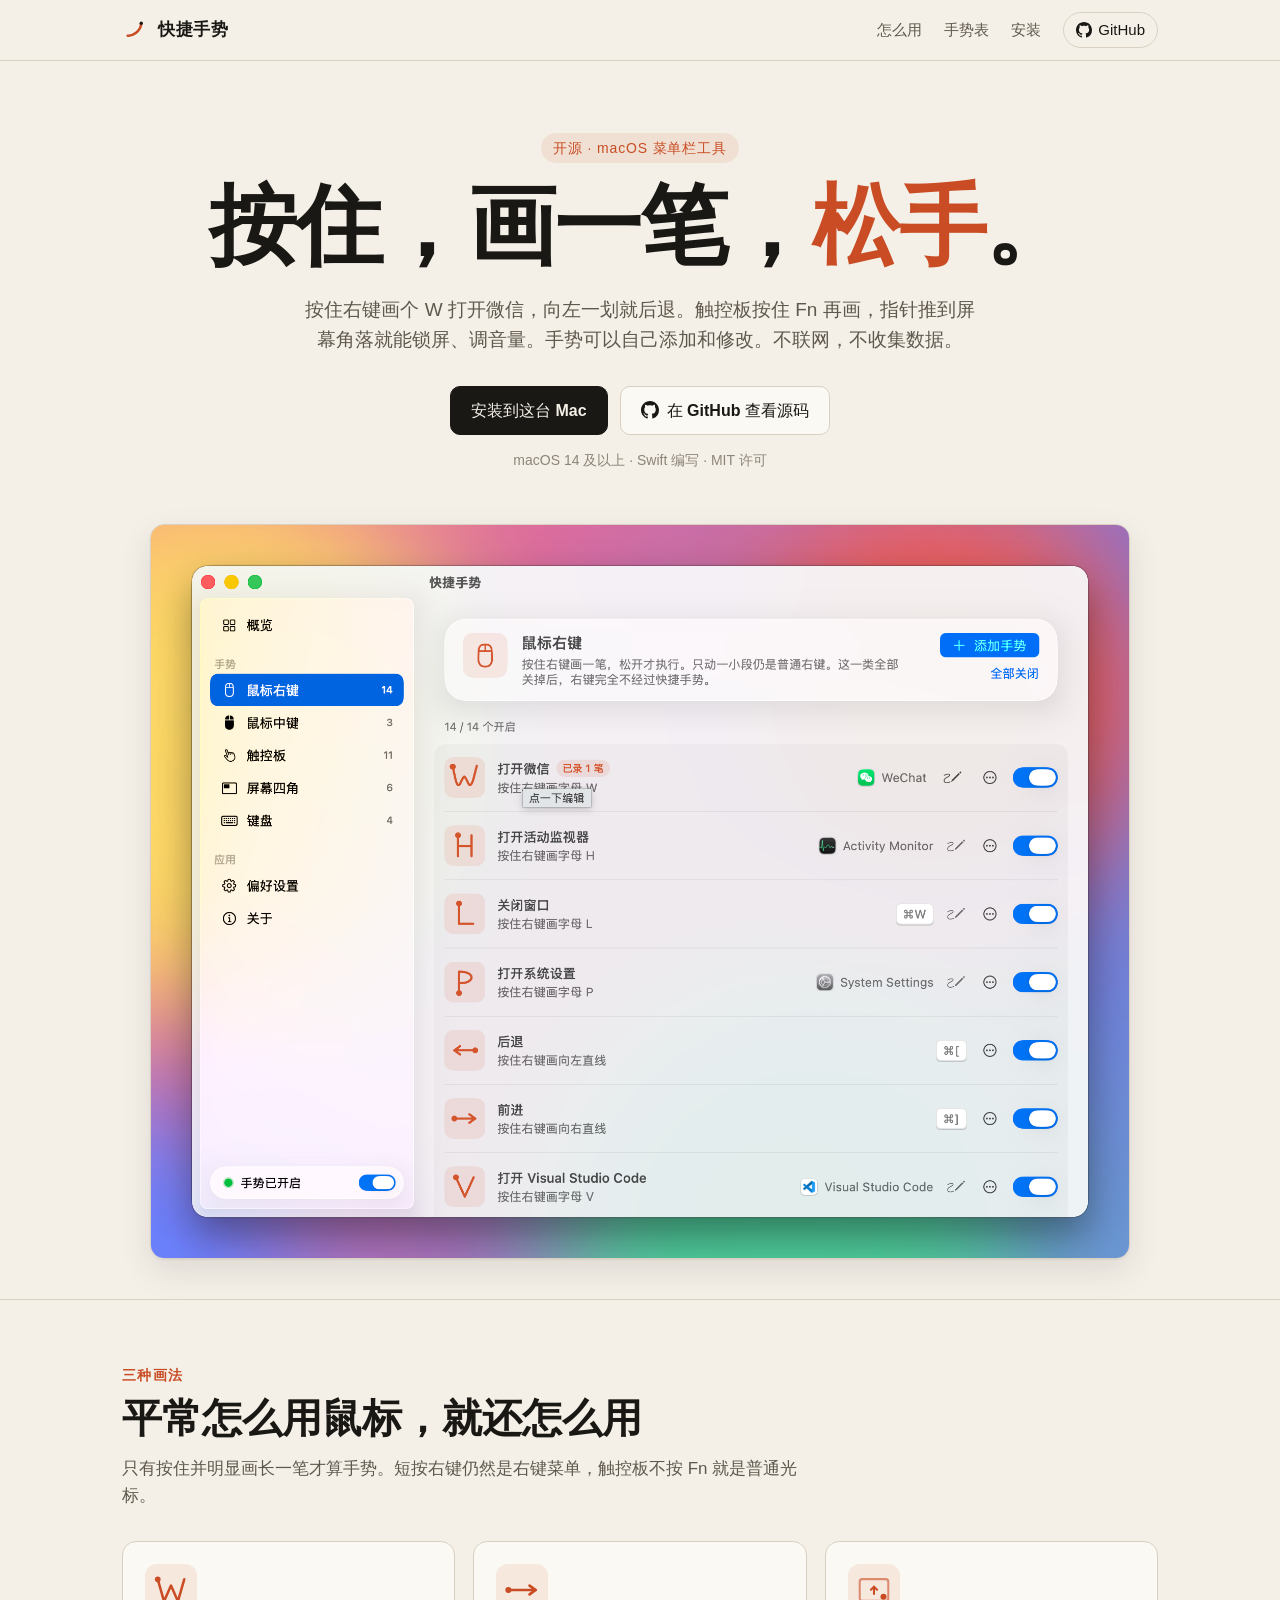
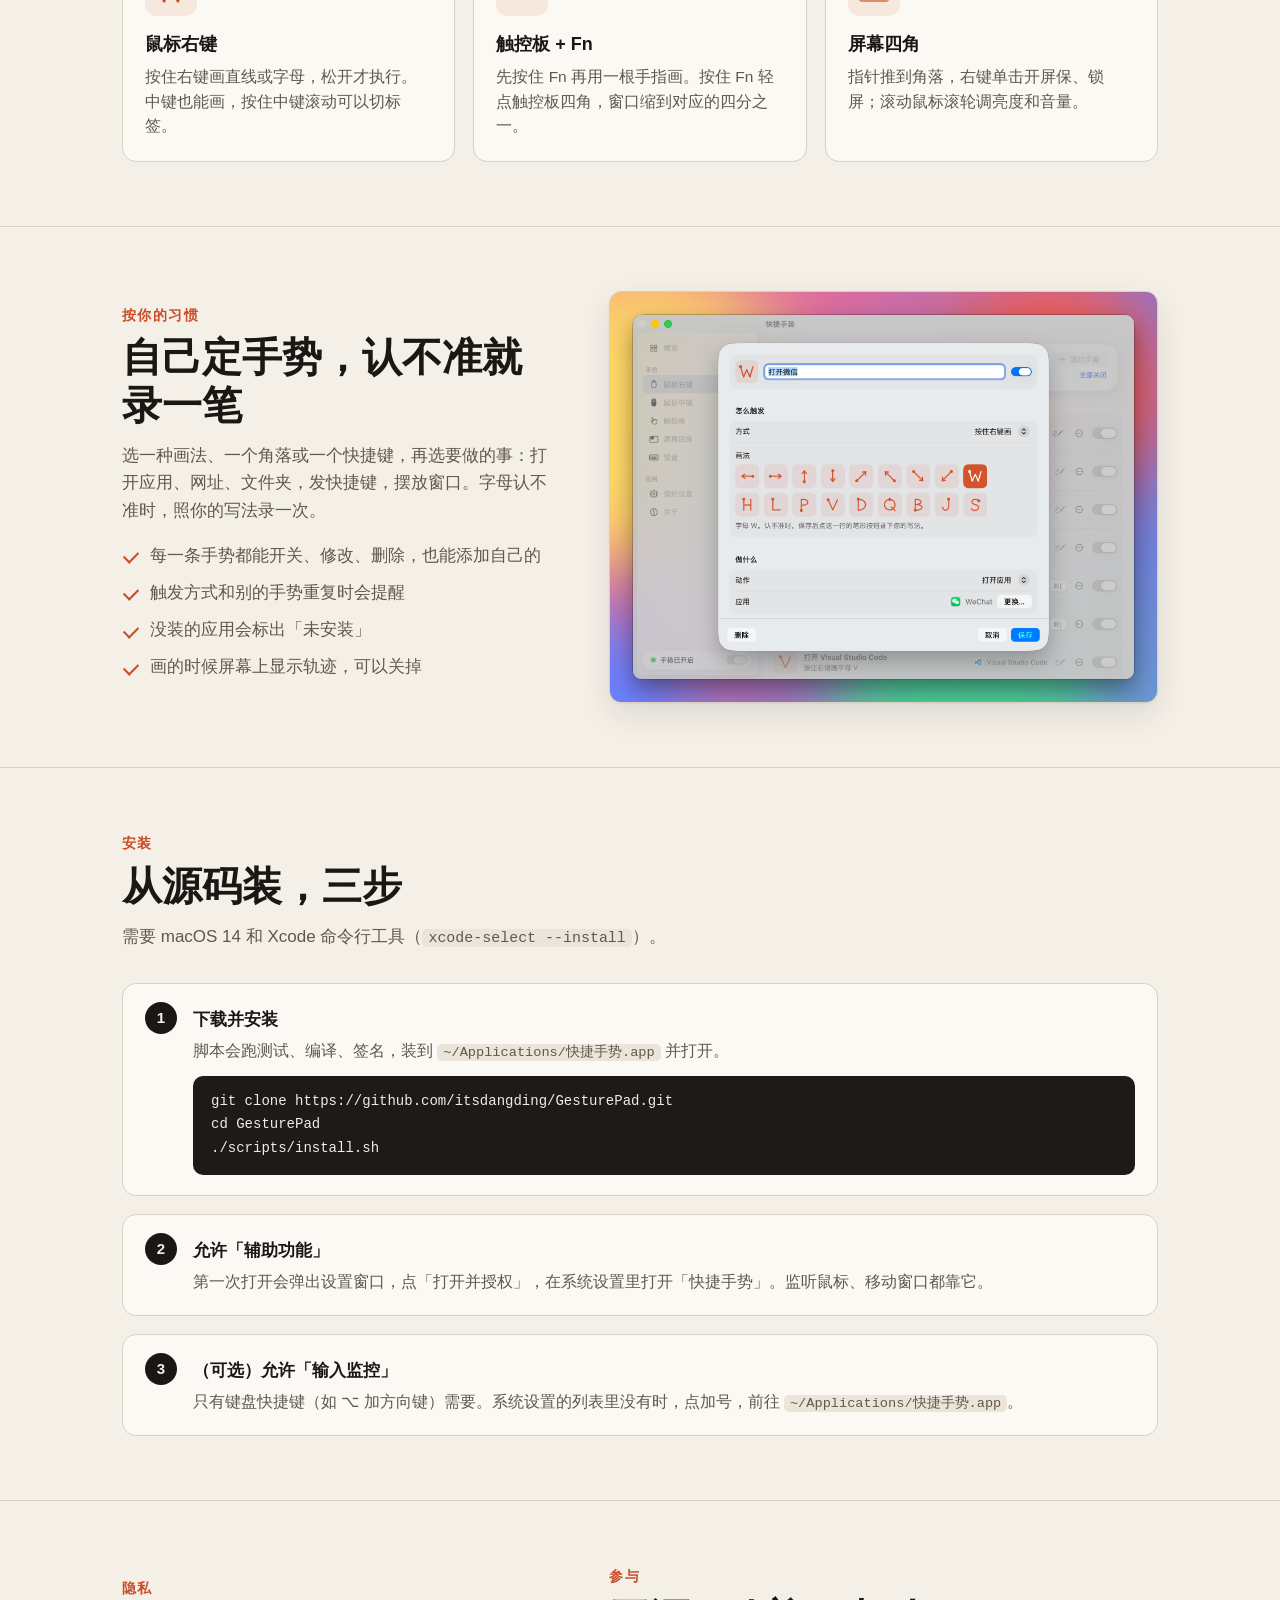
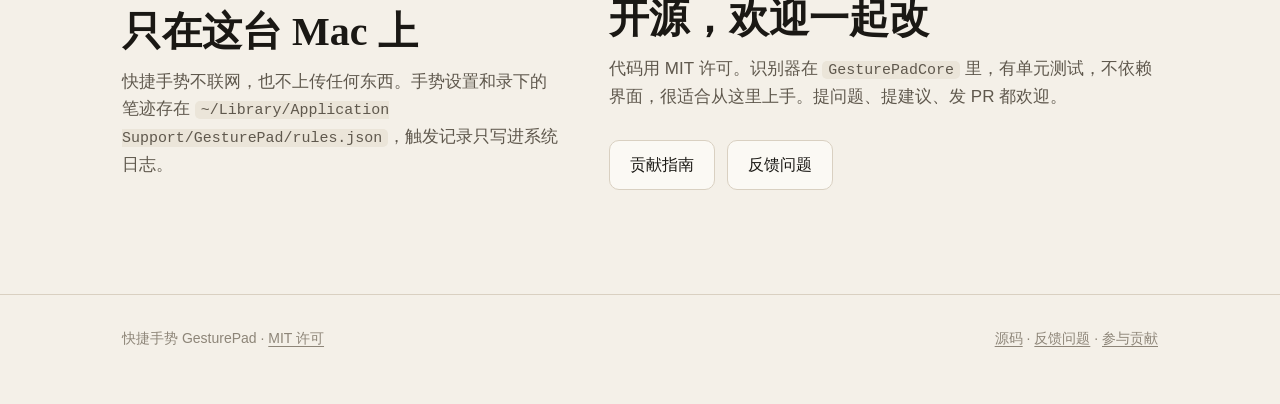
==== docs/index.html @ ce17922b "快捷手势 GesturePad：开源的 macOS 菜单栏手势工具 按住鼠标右键或触控板（按住 Fn）画一笔，打开应用、发快捷键、摆放窗口； 屏幕四角单击或滚动可以锁屏、开屏保、调亮度和音量。  - " ====
<!DOCTYPE html>
<html lang="zh-Hans">
<head>
  <meta charset="utf-8">
  <meta name="viewport" content="width=device-width, initial-scale=1">
  <title>快捷手势 · macOS 手势工具</title>
  <meta name="description" content="开源的 macOS 菜单栏手势工具。按住鼠标右键或触控板画一笔，打开应用、发快捷键、移动窗口。">
  <meta property="og:title" content="快捷手势 · macOS 手势工具">
  <meta property="og:description" content="开源的 macOS 菜单栏手势工具。按住鼠标右键或触控板画一笔，打开应用、发快捷键、移动窗口。">
  <meta property="og:image" content="screenshots/mouse.png">
  <meta name="theme-color" content="#f4f0e8" media="(prefers-color-scheme: light)">
  <meta name="theme-color" content="#161512" media="(prefers-color-scheme: dark)">
  <link rel="icon" href="icon.png">
  <link rel="stylesheet" href="styles.css">
</head>
<body>
  <header class="top">
    <div class="wrap">
      <a class="brand" href="index.html"><svg viewBox="0 0 100 100" aria-hidden="true"><path class="stroke" d="M74 24C72 56 40 74 22 72" stroke-width="10" stroke-linecap="round" fill="none"/><circle class="dot" cx="74" cy="24" r="6.5"/></svg>快捷手势</a>
      <nav>
        <a href="index.html#how" class="hide-sm">怎么用</a>
        <a href="gestures.html">手势表</a>
        <a href="index.html#install" class="hide-sm">安装</a>
        <a class="gh" href="https://github.com/itsdangding/GesturePad"><svg viewBox="0 0 16 16" aria-hidden="true"><path d="M8 0C3.58 0 0 3.58 0 8c0 3.54 2.29 6.53 5.47 7.59.4.07.55-.17.55-.38 0-.19-.01-.82-.01-1.49-2.01.37-2.53-.49-2.69-.94-.09-.23-.48-.94-.82-1.13-.28-.15-.68-.52-.01-.53.63-.01 1.08.58 1.23.82.72 1.21 1.87.87 2.33.66.07-.52.28-.87.51-1.07-1.78-.2-3.64-.89-3.64-3.95 0-.87.31-1.59.82-2.15-.08-.2-.36-1.02.08-2.12 0 0 .67-.21 2.2.82.64-.18 1.32-.27 2-.27.68 0 1.36.09 2 .27 1.53-1.04 2.2-.82 2.2-.82.44 1.1.16 1.92.08 2.12.51.56.82 1.27.82 2.15 0 3.07-1.87 3.75-3.65 3.95.29.25.54.73.54 1.48 0 1.07-.01 1.93-.01 2.2 0 .21.15.46.55.38A8.013 8.013 0 0016 8c0-4.42-3.58-8-8-8z"/></svg>GitHub</a>
      </nav>
    </div>
  </header>
  <main>
    <div class="wrap">
      <section class="hero">
        <p class="kicker">开源 · macOS 菜单栏工具</p>
        <h1>按住，画一笔，<em>松手</em>。</h1>
        <p class="lead">按住右键画个 W 打开微信，向左一划就后退。触控板按住 Fn 再画，指针推到屏幕角落就能锁屏、调音量。手势可以自己添加和修改。不联网，不收集数据。</p>
        <div class="actions">
          <a class="btn primary" href="#install">安装到这台 Mac</a>
          <a class="btn" href="https://github.com/itsdangding/GesturePad"><svg width="18" height="18" fill="currentColor" viewBox="0 0 16 16" aria-hidden="true"><path d="M8 0C3.58 0 0 3.58 0 8c0 3.54 2.29 6.53 5.47 7.59.4.07.55-.17.55-.38 0-.19-.01-.82-.01-1.49-2.01.37-2.53-.49-2.69-.94-.09-.23-.48-.94-.82-1.13-.28-.15-.68-.52-.01-.53.63-.01 1.08.58 1.23.82.72 1.21 1.87.87 2.33.66.07-.52.28-.87.51-1.07-1.78-.2-3.64-.89-3.64-3.95 0-.87.31-1.59.82-2.15-.08-.2-.36-1.02.08-2.12 0 0 .67-.21 2.2.82.64-.18 1.32-.27 2-.27.68 0 1.36.09 2 .27 1.53-1.04 2.2-.82 2.2-.82.44 1.1.16 1.92.08 2.12.51.56.82 1.27.82 2.15 0 3.07-1.87 3.75-3.65 3.95.29.25.54.73.54 1.48 0 1.07-.01 1.93-.01 2.2 0 .21.15.46.55.38A8.013 8.013 0 0016 8c0-4.42-3.58-8-8-8z"/></svg>在 GitHub 查看源码</a>
        </div>
        <p class="meta">macOS 14 及以上 · Swift 编写 · MIT 许可</p>
        <figure class="shot">
          <img src="screenshots/mouse.png" width="1920" height="1440" alt="快捷手势的设置窗口：左边是分类，右边列出鼠标右键手势，每一条有笔迹缩略图、要做的事和开关">
        </figure>
      </section>
    </div>

    <section class="block" id="how">
      <div class="wrap">
        <p class="eyebrow">三种画法</p>
        <h2>平常怎么用鼠标，就还怎么用</h2>
        <p class="sub">只有按住并明显画长一笔才算手势。短按右键仍然是右键菜单，触控板不按 Fn 就是普通光标。</p>
        <div class="cards">
          <article class="card">
            <div class="glyph"><svg viewBox="-4 -4 108 108" aria-hidden="true"><path d="M8 16 L28 86 L50 36 L72 86 L92 16" fill="none" stroke="currentColor" stroke-width="8" stroke-linecap="round" stroke-linejoin="round"/><circle cx="8" cy="16" r="9" fill="currentColor"/></svg></div>
            <h3>鼠标右键</h3>
            <p>按住右键画直线或字母，松开才执行。中键也能画，按住中键滚动可以切标签。</p>
          </article>
          <article class="card">
            <div class="glyph"><svg viewBox="0 0 100 100" aria-hidden="true"><path d="M10.0 50.0 L90.0 50.0" fill="none" stroke="currentColor" stroke-width="8" stroke-linecap="round" stroke-linejoin="round"/><circle cx="10.0" cy="50.0" r="9" fill="currentColor"/><path d="M72.2 62.9 L90.0 50.0 L72.2 37.1" fill="none" stroke="currentColor" stroke-width="8" stroke-linecap="round" stroke-linejoin="round"/></svg></div>
            <h3>触控板 + Fn</h3>
            <p>先按住 Fn 再用一根手指画。按住 Fn 轻点触控板四角，窗口缩到对应的四分之一。</p>
          </article>
          <article class="card">
            <div class="glyph"><svg viewBox="0 0 100 100" aria-hidden="true"><rect x="8" y="18" width="84" height="64" rx="8" fill="none" stroke="currentColor" stroke-width="6" opacity=".6"/><circle cx="78" cy="70" r="9" fill="currentColor"/><path d="M50 62 L50 40 M41 49 L50 40 L59 49" stroke="currentColor" stroke-width="6" fill="none" stroke-linecap="round" stroke-linejoin="round"/></svg></div>
            <h3>屏幕四角</h3>
            <p>指针推到角落，右键单击开屏保、锁屏；滚动鼠标滚轮调亮度和音量。</p>
          </article>
        </div>
      </div>
    </section>

    <section class="block">
      <div class="wrap split">
        <div>
          <p class="eyebrow">按你的习惯</p>
          <h2>自己定手势，认不准就录一笔</h2>
          <p class="sub" style="margin:0">选一种画法、一个角落或一个快捷键，再选要做的事：打开应用、网址、文件夹，发快捷键，摆放窗口。字母认不准时，照你的写法录一次。</p>
          <ul class="ticks">
            <li>每一条手势都能开关、修改、删除，也能添加自己的</li>
            <li>触发方式和别的手势重复时会提醒</li>
            <li>没装的应用会标出「未安装」</li>
            <li>画的时候屏幕上显示轨迹，可以关掉</li>
          </ul>
        </div>
        <img src="screenshots/editor.png" width="1920" height="1440" loading="lazy" alt="编辑手势：选触发方式和画法，再选要做的事">
      </div>
    </section>

    <section class="block" id="install">
      <div class="wrap">
        <p class="eyebrow">安装</p>
        <h2>从源码装，三步</h2>
        <p class="sub">需要 macOS 14 和 Xcode 命令行工具（<code>xcode-select --install</code>）。</p>
        <ol class="steps">
          <li>
            <h3>下载并安装</h3>
            <p>脚本会跑测试、编译、签名，装到 <code>~/Applications/快捷手势.app</code> 并打开。</p>
<pre><code>git clone https://github.com/itsdangding/GesturePad.git
cd GesturePad
./scripts/install.sh</code></pre>
          </li>
          <li>
            <h3>允许「辅助功能」</h3>
            <p>第一次打开会弹出设置窗口，点「打开并授权」，在系统设置里打开「快捷手势」。监听鼠标、移动窗口都靠它。</p>
          </li>
          <li>
            <h3>（可选）允许「输入监控」</h3>
            <p>只有键盘快捷键（如 ⌥ 加方向键）需要。系统设置的列表里没有时，点加号，前往 <code>~/Applications/快捷手势.app</code>。</p>
          </li>
        </ol>
      </div>
    </section>

    <section class="block">
      <div class="wrap split">
        <div>
          <p class="eyebrow">隐私</p>
          <h2>只在这台 Mac 上</h2>
          <p class="sub" style="margin:0">快捷手势不联网，也不上传任何东西。手势设置和录下的笔迹存在 <code>~/Library/Application Support/GesturePad/rules.json</code>，触发记录只写进系统日志。</p>
        </div>
        <div>
          <p class="eyebrow">参与</p>
          <h2>开源，欢迎一起改</h2>
          <p class="sub" style="margin:0">代码用 MIT 许可。识别器在 <code>GesturePadCore</code> 里，有单元测试，不依赖界面，很适合从这里上手。提问题、提建议、发 PR 都欢迎。</p>
          <div class="actions" style="justify-content:flex-start">
            <a class="btn" href="https://github.com/itsdangding/GesturePad/blob/main/CONTRIBUTING.md">贡献指南</a>
            <a class="btn" href="https://github.com/itsdangding/GesturePad/issues">反馈问题</a>
          </div>
        </div>
      </div>
    </section>
  </main>
  <footer>
    <div class="wrap">
      <span>快捷手势 GesturePad · <a href="https://github.com/itsdangding/GesturePad/blob/main/LICENSE">MIT 许可</a></span>
      <span><a href="https://github.com/itsdangding/GesturePad">源码</a> · <a href="https://github.com/itsdangding/GesturePad/issues">反馈问题</a> · <a href="https://github.com/itsdangding/GesturePad/blob/main/CONTRIBUTING.md">参与贡献</a></span>
    </div>
  </footer>
</body>
</html>
---- docs/styles.css ----
:root {
  --paper: #f4f0e8;
  --paper-2: #ebe5d9;
  --card: #fbf9f4;
  --ink: #1a1814;
  --muted: #5f584d;
  --faint: #8d8578;
  --line: #d9d0c1;
  --mark: #c94c24;
  --mark-soft: rgba(201, 76, 36, 0.1);
  --code-bg: #1d1b17;
  --code-ink: #f1ece2;
  --shadow: 0 1px 2px rgba(26, 24, 20, 0.06), 0 12px 32px rgba(26, 24, 20, 0.1);
  color-scheme: light;
}

@media (prefers-color-scheme: dark) {
  :root:not([data-theme="light"]) {
    --paper: #161512;
    --paper-2: #1e1c18;
    --card: #211f1b;
    --ink: #efe9de;
    --muted: #b3aa9b;
    --faint: #857d70;
    --line: #34312b;
    --mark: #ec7349;
    --mark-soft: rgba(236, 115, 73, 0.14);
    --code-bg: #0e0d0b;
    --code-ink: #efe9de;
    --shadow: 0 1px 2px rgba(0, 0, 0, 0.3), 0 16px 40px rgba(0, 0, 0, 0.35);
    color-scheme: dark;
  }
}

* { box-sizing: border-box; }

html { background: var(--paper); scroll-behavior: smooth; }

body {
  margin: 0;
  color: var(--ink);
  background: var(--paper);
  font-family: -apple-system, BlinkMacSystemFont, "PingFang SC", "Hiragino Sans GB", "Noto Sans SC", sans-serif;
  font-size: 17px;
  line-height: 1.6;
  -webkit-font-smoothing: antialiased;
}

a { color: inherit; text-underline-offset: 3px; }
a:hover { color: var(--mark); }

img { max-width: 100%; }

.wrap {
  max-width: 1100px;
  margin: 0 auto;
  padding: 0 32px;
}

/* Header */

.top {
  position: sticky;
  top: 0;
  z-index: 10;
  background: color-mix(in srgb, var(--paper) 86%, transparent);
  backdrop-filter: saturate(1.4) blur(14px);
  -webkit-backdrop-filter: saturate(1.4) blur(14px);
  border-bottom: 1px solid var(--line);
}

.top .wrap {
  display: flex;
  align-items: center;
  justify-content: space-between;
  gap: 24px;
  height: 60px;
}

.brand {
  display: flex;
  align-items: center;
  gap: 10px;
  text-decoration: none;
  font-weight: 650;
  letter-spacing: 0.04em;
}

.brand svg { width: 26px; height: 26px; }
.brand .stroke { stroke: var(--mark); }
.brand .dot { fill: var(--ink); }

nav { display: flex; align-items: center; gap: 22px; font-size: 15px; }
nav a { color: var(--muted); text-decoration: none; }
nav a[aria-current="page"], nav a:hover { color: var(--ink); }

.gh {
  display: inline-flex;
  align-items: center;
  gap: 6px;
  padding: 5px 12px;
  border: 1px solid var(--line);
  border-radius: 999px;
  color: var(--ink) !important;
}

.gh svg { width: 16px; height: 16px; fill: currentColor; }

/* Hero */

.hero { padding: 72px 0 40px; text-align: center; }

.kicker {
  display: inline-flex;
  gap: 8px;
  align-items: center;
  margin: 0 0 18px;
  padding: 4px 12px;
  border-radius: 999px;
  background: var(--mark-soft);
  color: var(--mark);
  font-size: 14px;
  letter-spacing: 0.06em;
}

h1, .serif {
  font-family: "Songti SC", "Noto Serif SC", "Source Han Serif SC", "Iowan Old Style", Palatino, serif;
}

h1 {
  margin: 0;
  font-size: clamp(44px, 7.4vw, 88px);
  font-weight: 700;
  line-height: 1.04;
  letter-spacing: -0.02em;
}

h1 em { font-style: normal; color: var(--mark); }

.lead {
  max-width: 36em;
  margin: 22px auto 0;
  color: var(--muted);
  font-size: 19px;
}

.actions {
  display: flex;
  flex-wrap: wrap;
  justify-content: center;
  gap: 12px;
  margin-top: 30px;
}

.btn {
  display: inline-flex;
  align-items: center;
  gap: 8px;
  padding: 11px 20px;
  border-radius: 10px;
  border: 1px solid var(--line);
  background: var(--card);
  color: var(--ink);
  font-size: 16px;
  font-weight: 550;
  text-decoration: none;
}

.btn:hover { color: var(--ink); border-color: var(--faint); }

.btn.primary { background: var(--ink); border-color: var(--ink); color: var(--paper); }
.btn.primary:hover { color: var(--paper); opacity: 0.88; }

.meta { margin-top: 14px; color: var(--faint); font-size: 14px; }

.shot {
  margin: 52px auto 0;
  max-width: 980px;
}

.shot img {
  display: block;
  width: 100%;
  height: auto;
  border-radius: 14px;
  box-shadow: var(--shadow);
  border: 1px solid var(--line);
}

/* Sections */

section.block { padding: 64px 0; border-top: 1px solid var(--line); }

.eyebrow {
  margin: 0 0 8px;
  color: var(--mark);
  font-size: 14px;
  font-weight: 600;
  letter-spacing: 0.1em;
}

h2 {
  margin: 0 0 12px;
  font-family: "Songti SC", "Noto Serif SC", "Source Han Serif SC", Palatino, serif;
  font-size: clamp(28px, 3.6vw, 40px);
  line-height: 1.2;
}

.sub { margin: 0 0 32px; max-width: 40em; color: var(--muted); }

.cards {
  display: grid;
  grid-template-columns: repeat(3, minmax(0, 1fr));
  gap: 18px;
}

.card {
  padding: 22px;
  border: 1px solid var(--line);
  border-radius: 14px;
  background: var(--card);
}

.card h3 { margin: 14px 0 6px; font-size: 18px; }
.card p { margin: 0; color: var(--muted); font-size: 15.5px; }

.glyph {
  display: grid;
  place-items: center;
  width: 52px;
  height: 52px;
  border-radius: 12px;
  background: var(--mark-soft);
  color: var(--mark);
}

.glyph svg { width: 34px; height: 34px; overflow: visible; }
.glyph.sm { width: 38px; height: 38px; border-radius: 9px; }
.glyph.sm svg { width: 24px; height: 24px; }

.split {
  display: grid;
  grid-template-columns: minmax(0, 1fr) minmax(0, 1.25fr);
  gap: 48px;
  align-items: center;
}

.split img {
  width: 100%;
  height: auto;
  border-radius: 12px;
  border: 1px solid var(--line);
  box-shadow: var(--shadow);
}

ul.ticks { margin: 18px 0 0; padding: 0; list-style: none; }
ul.ticks li { position: relative; margin: 10px 0; padding-left: 28px; color: var(--muted); }
ul.ticks li::before {
  content: "";
  position: absolute;
  left: 2px;
  top: 0.55em;
  width: 12px;
  height: 7px;
  border-left: 2px solid var(--mark);
  border-bottom: 2px solid var(--mark);
  transform: rotate(-45deg);
}

/* Install */

ol.steps { margin: 0; padding: 0; list-style: none; counter-reset: step; display: grid; gap: 18px; }

ol.steps > li {
  position: relative;
  padding: 20px 22px 20px 70px;
  border: 1px solid var(--line);
  border-radius: 14px;
  background: var(--card);
  counter-increment: step;
}

ol.steps > li::before {
  content: counter(step);
  position: absolute;
  left: 22px;
  top: 18px;
  display: grid;
  place-items: center;
  width: 32px;
  height: 32px;
  border-radius: 50%;
  background: var(--ink);
  color: var(--paper);
  font-weight: 650;
  font-size: 15px;
}

ol.steps h3 { margin: 2px 0 6px; font-size: 17px; }
ol.steps p { margin: 0; color: var(--muted); font-size: 15.5px; }

pre {
  margin: 12px 0 0;
  padding: 14px 18px;
  overflow-x: auto;
  border-radius: 10px;
  background: var(--code-bg);
  color: var(--code-ink);
  font-family: "SF Mono", ui-monospace, Menlo, monospace;
  font-size: 14px;
  line-height: 1.7;
}

code {
  padding: 1px 6px;
  border-radius: 5px;
  background: var(--paper-2);
  font-family: "SF Mono", ui-monospace, Menlo, monospace;
  font-size: 0.88em;
}

pre code { padding: 0; background: none; font-size: inherit; }

/* Gestures page */

.page-head { padding: 56px 0 8px; }
.page-head h1 { font-size: clamp(38px, 5.4vw, 60px); }
.page-head .lead { margin-left: 0; }

.toc { display: flex; flex-wrap: wrap; gap: 8px; margin: 26px 0 0; padding: 0; list-style: none; }
.toc a {
  display: inline-block;
  padding: 5px 12px;
  border: 1px solid var(--line);
  border-radius: 999px;
  color: var(--muted);
  font-size: 14.5px;
  text-decoration: none;
}
.toc a:hover { color: var(--ink); border-color: var(--faint); }

.group { padding: 44px 0 8px; scroll-margin-top: 70px; }
.group h2 { display: flex; align-items: baseline; gap: 12px; font-size: 28px; }
.group h2 small { color: var(--faint); font-family: -apple-system, "PingFang SC", sans-serif; font-size: 15px; font-weight: 500; }
.group .sub { margin-bottom: 18px; }

.rules {
  border: 1px solid var(--line);
  border-radius: 14px;
  background: var(--card);
  overflow: hidden;
}

.rule {
  display: grid;
  grid-template-columns: 38px minmax(0, 1fr) auto;
  gap: 16px;
  align-items: center;
  padding: 12px 18px;
  border-top: 1px solid var(--line);
}

.rule:first-child { border-top: 0; }
.rule strong { display: block; font-weight: 600; }
.rule span { color: var(--muted); font-size: 15px; }

kbd {
  display: inline-block;
  min-width: 26px;
  padding: 2px 8px;
  border: 1px solid var(--line);
  border-bottom-width: 2px;
  border-radius: 6px;
  background: var(--paper);
  color: var(--muted);
  font-family: -apple-system, "SF Pro Rounded", sans-serif;
  font-size: 14px;
  text-align: center;
  white-space: nowrap;
}

.keytext { font-size: 12px; font-weight: 650; letter-spacing: -0.02em; }

/* Footer */

footer {
  margin-top: 40px;
  padding: 32px 0 56px;
  border-top: 1px solid var(--line);
  color: var(--faint);
  font-size: 14px;
}

footer .wrap { display: flex; flex-wrap: wrap; justify-content: space-between; gap: 12px; }

@media (max-width: 820px) {
  .wrap { padding: 0 16px; }
  nav { gap: 14px; }
  nav .hide-sm { display: none; }
  .hero { padding-top: 48px; }
  .cards, .split { grid-template-columns: 1fr; }
  .split { gap: 28px; }
  section.block { padding: 48px 0; }
  ol.steps > li { padding: 18px 18px 18px 62px; }
  ol.steps > li::before { left: 16px; }
  .rule { grid-template-columns: 38px minmax(0, 1fr); }
  .rule kbd, .rule .act { grid-column: 2; justify-self: start; }
}
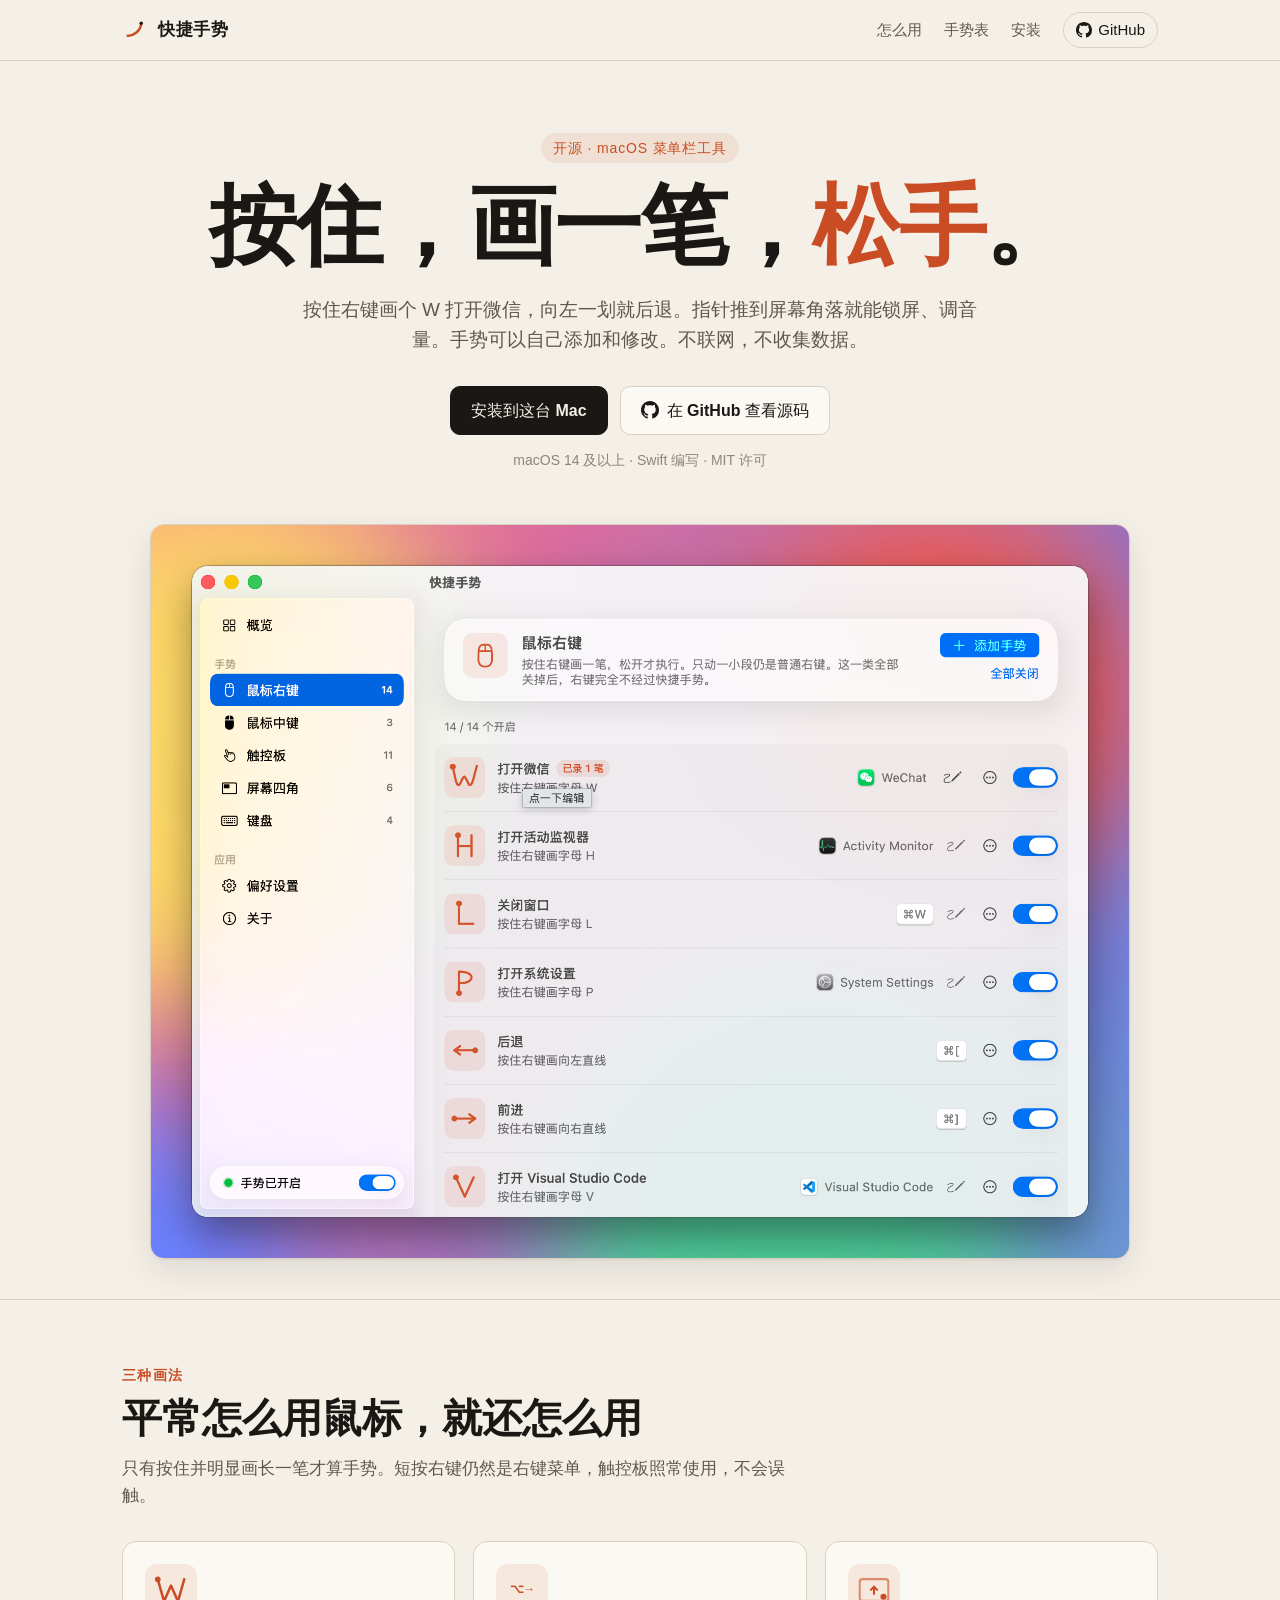
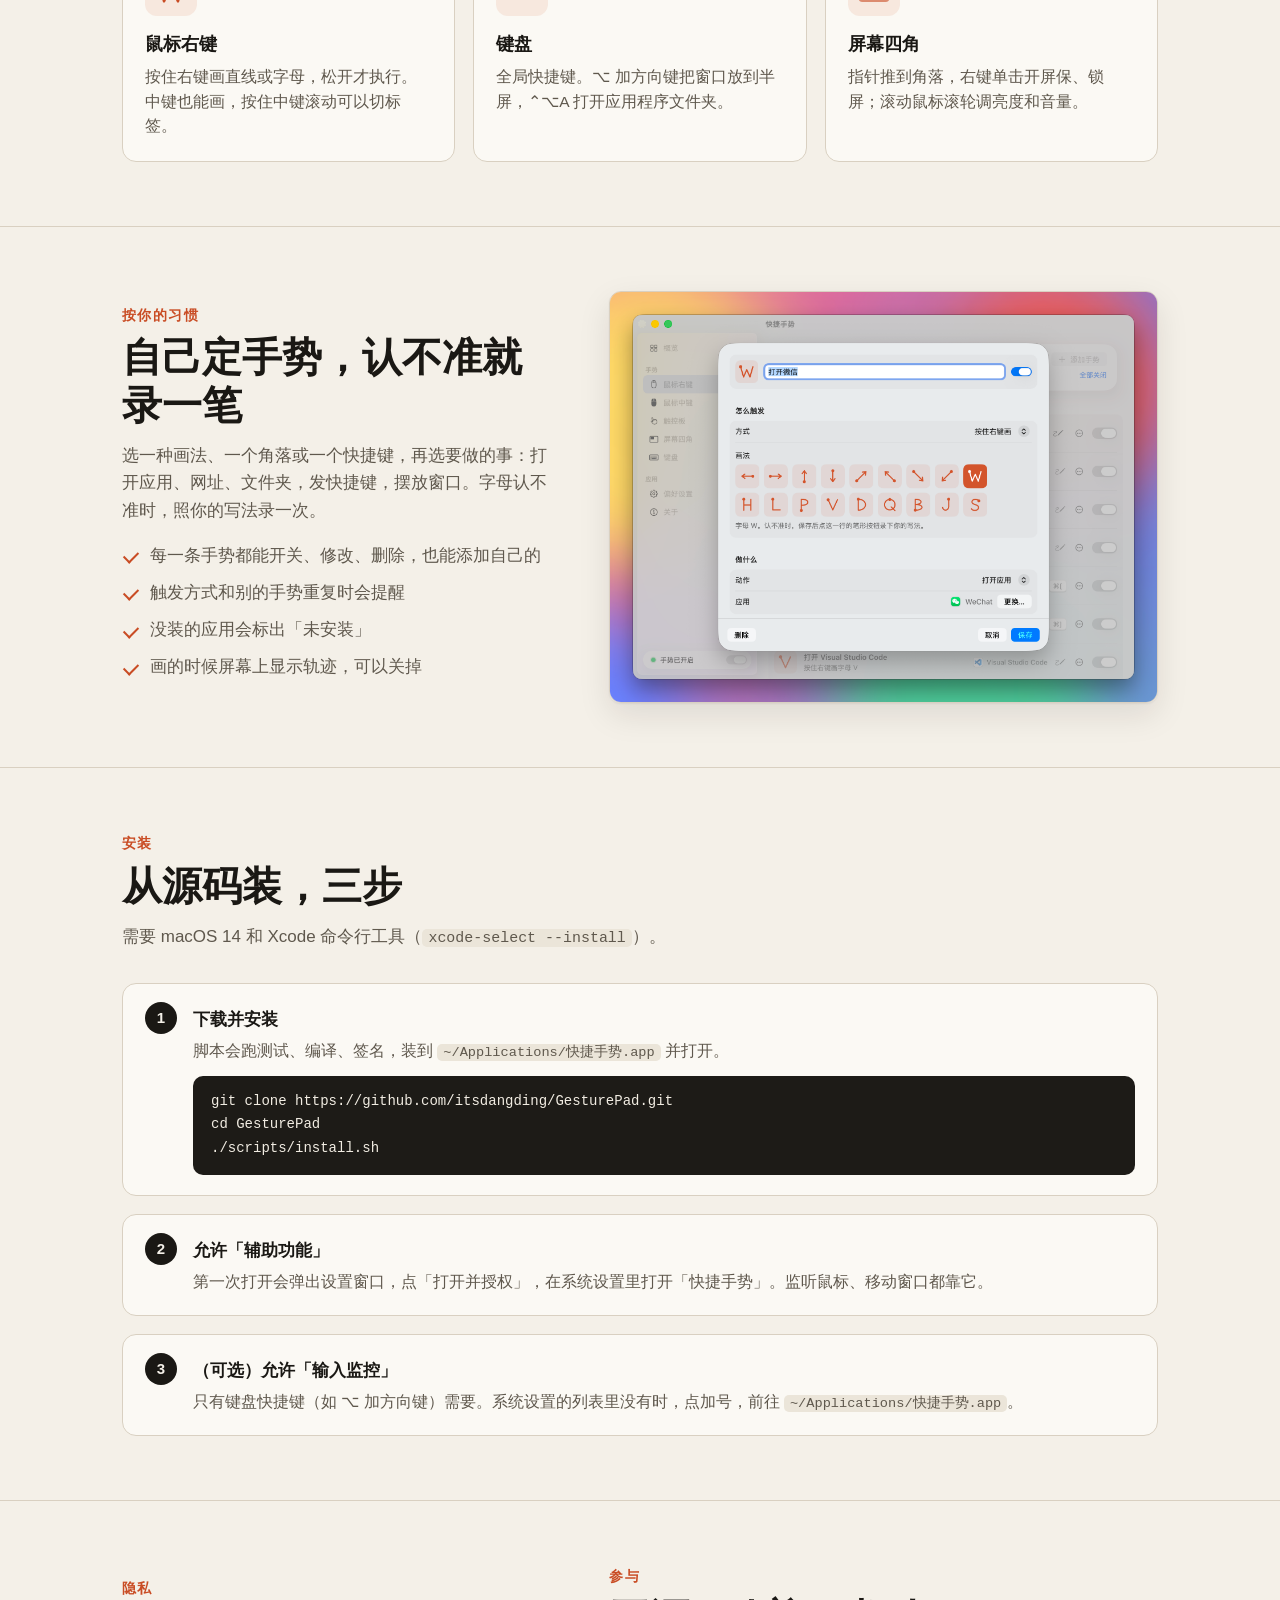
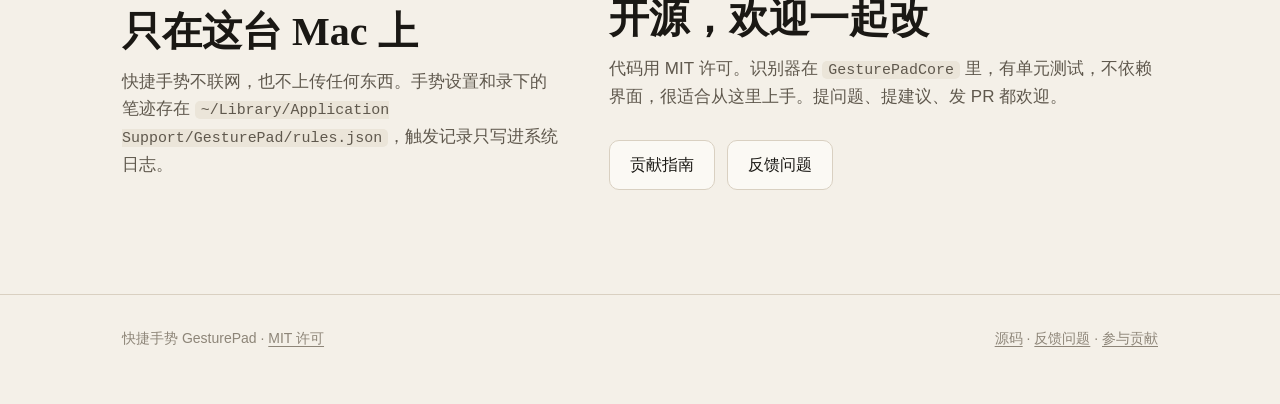
==== commit 09852932: "菜单栏图标放大，去掉触控板手势，菜单加上开机启动 - 菜单栏图标放大到填满格子，并补上起笔的圆点 - 去掉触控板手势（按住 Fn 画字母、轻点四角），容易误触。   TrackpadMonitor 只" ====
--- a/docs/index.html
+++ b/docs/index.html
@@ -4,9 +4,9 @@
   <meta charset="utf-8">
   <meta name="viewport" content="width=device-width, initial-scale=1">
   <title>快捷手势 · macOS 手势工具</title>
-  <meta name="description" content="开源的 macOS 菜单栏手势工具。按住鼠标右键或触控板画一笔，打开应用、发快捷键、移动窗口。">
+  <meta name="description" content="开源的 macOS 菜单栏手势工具。按住鼠标右键画一笔，打开应用、发快捷键、移动窗口。">
   <meta property="og:title" content="快捷手势 · macOS 手势工具">
-  <meta property="og:description" content="开源的 macOS 菜单栏手势工具。按住鼠标右键或触控板画一笔，打开应用、发快捷键、移动窗口。">
+  <meta property="og:description" content="开源的 macOS 菜单栏手势工具。按住鼠标右键画一笔，打开应用、发快捷键、移动窗口。">
   <meta property="og:image" content="screenshots/mouse.png">
   <meta name="theme-color" content="#f4f0e8" media="(prefers-color-scheme: light)">
   <meta name="theme-color" content="#161512" media="(prefers-color-scheme: dark)">
@@ -30,7 +30,7 @@
       <section class="hero">
         <p class="kicker">开源 · macOS 菜单栏工具</p>
         <h1>按住，画一笔，<em>松手</em>。</h1>
-        <p class="lead">按住右键画个 W 打开微信，向左一划就后退。触控板按住 Fn 再画，指针推到屏幕角落就能锁屏、调音量。手势可以自己添加和修改。不联网，不收集数据。</p>
+        <p class="lead">按住右键画个 W 打开微信，向左一划就后退。指针推到屏幕角落就能锁屏、调音量。手势可以自己添加和修改。不联网，不收集数据。</p>
         <div class="actions">
           <a class="btn primary" href="#install">安装到这台 Mac</a>
           <a class="btn" href="https://github.com/itsdangding/GesturePad"><svg width="18" height="18" fill="currentColor" viewBox="0 0 16 16" aria-hidden="true"><path d="M8 0C3.58 0 0 3.58 0 8c0 3.54 2.29 6.53 5.47 7.59.4.07.55-.17.55-.38 0-.19-.01-.82-.01-1.49-2.01.37-2.53-.49-2.69-.94-.09-.23-.48-.94-.82-1.13-.28-.15-.68-.52-.01-.53.63-.01 1.08.58 1.23.82.72 1.21 1.87.87 2.33.66.07-.52.28-.87.51-1.07-1.78-.2-3.64-.89-3.64-3.95 0-.87.31-1.59.82-2.15-.08-.2-.36-1.02.08-2.12 0 0 .67-.21 2.2.82.64-.18 1.32-.27 2-.27.68 0 1.36.09 2 .27 1.53-1.04 2.2-.82 2.2-.82.44 1.1.16 1.92.08 2.12.51.56.82 1.27.82 2.15 0 3.07-1.87 3.75-3.65 3.95.29.25.54.73.54 1.48 0 1.07-.01 1.93-.01 2.2 0 .21.15.46.55.38A8.013 8.013 0 0016 8c0-4.42-3.58-8-8-8z"/></svg>在 GitHub 查看源码</a>
@@ -46,7 +46,7 @@
       <div class="wrap">
         <p class="eyebrow">三种画法</p>
         <h2>平常怎么用鼠标，就还怎么用</h2>
-        <p class="sub">只有按住并明显画长一笔才算手势。短按右键仍然是右键菜单，触控板不按 Fn 就是普通光标。</p>
+        <p class="sub">只有按住并明显画长一笔才算手势。短按右键仍然是右键菜单，触控板照常使用，不会误触。</p>
         <div class="cards">
           <article class="card">
             <div class="glyph"><svg viewBox="-4 -4 108 108" aria-hidden="true"><path d="M8 16 L28 86 L50 36 L72 86 L92 16" fill="none" stroke="currentColor" stroke-width="8" stroke-linecap="round" stroke-linejoin="round"/><circle cx="8" cy="16" r="9" fill="currentColor"/></svg></div>
@@ -54,9 +54,9 @@
             <p>按住右键画直线或字母，松开才执行。中键也能画，按住中键滚动可以切标签。</p>
           </article>
           <article class="card">
-            <div class="glyph"><svg viewBox="0 0 100 100" aria-hidden="true"><path d="M10.0 50.0 L90.0 50.0" fill="none" stroke="currentColor" stroke-width="8" stroke-linecap="round" stroke-linejoin="round"/><circle cx="10.0" cy="50.0" r="9" fill="currentColor"/><path d="M72.2 62.9 L90.0 50.0 L72.2 37.1" fill="none" stroke="currentColor" stroke-width="8" stroke-linecap="round" stroke-linejoin="round"/></svg></div>
-            <h3>触控板 + Fn</h3>
-            <p>先按住 Fn 再用一根手指画。按住 Fn 轻点触控板四角，窗口缩到对应的四分之一。</p>
+            <div class="glyph"><span class="keytext">⌥→</span></div>
+            <h3>键盘</h3>
+            <p>全局快捷键。⌥ 加方向键把窗口放到半屏，⌃⌥A 打开应用程序文件夹。</p>
           </article>
           <article class="card">
             <div class="glyph"><svg viewBox="0 0 100 100" aria-hidden="true"><rect x="8" y="18" width="84" height="64" rx="8" fill="none" stroke="currentColor" stroke-width="6" opacity=".6"/><circle cx="78" cy="70" r="9" fill="currentColor"/><path d="M50 62 L50 40 M41 49 L50 40 L59 49" stroke="currentColor" stroke-width="6" fill="none" stroke-linecap="round" stroke-linejoin="round"/></svg></div>
